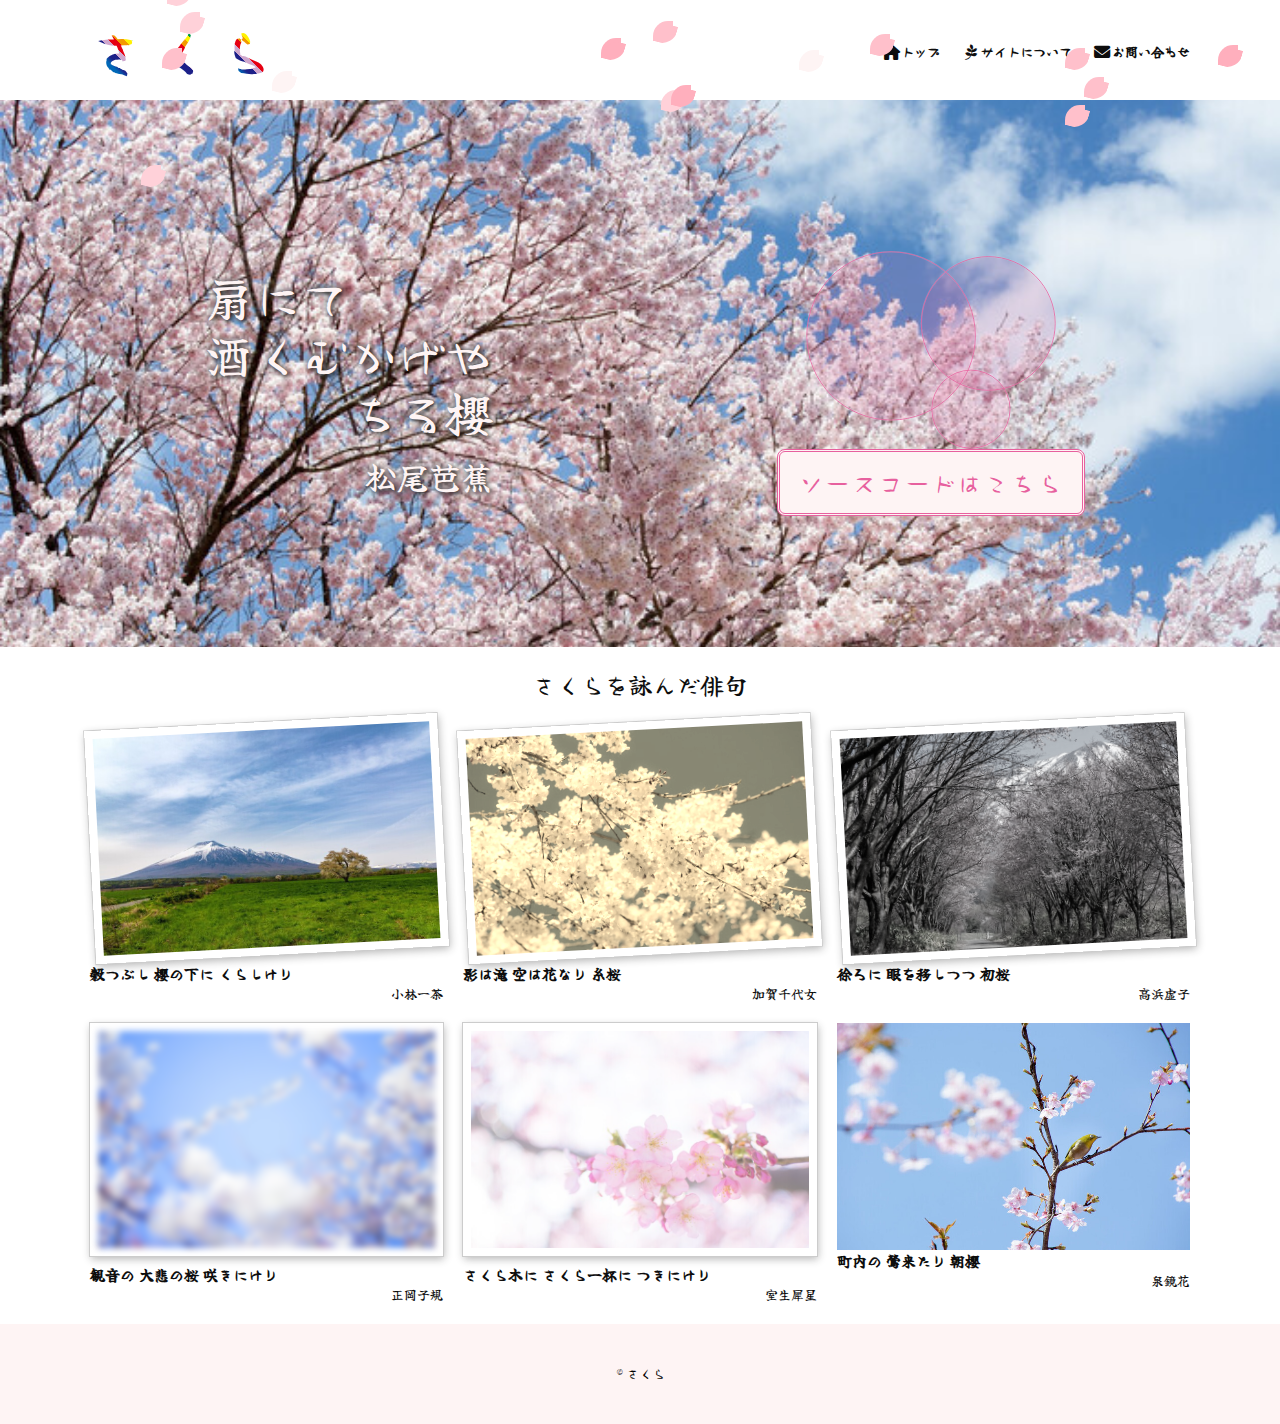
==== index.html @ 6f694a1b "first commit" ====
<!DOCTYPE html>
<html lang="ja">
  <!-- サイトに関する設定事項を記述します -->
  <head>
    <!-- 文字コードの指定 -->
    <meta charset="utf-8">

    <!-- ページのタイトル -->
    <title>桜吹雪</title>

    <!-- ビューポート(視点)の指定 -->
    <meta name="viewport" content="width=device-width">

    <!-- ファビコンとアップルタッチアイコンの指定 -->
    <!-- https://ao-system.net/favicongenerator/ -->
    <link rel="icon" href="images/favicon.ico" type="image/ico">
    <link rel="apple-touch-icon" href="images/apple-touch-icon-180x180.png" type="image/png" sizes="180x180">

    <!-- 検索時に表示される、ウェブサイトの要約文 約80文字-->
    <meta name="description" content="桜吹雪では、日本人の心、桜に因んだ名句をご紹介いたします。">

    <!-- Google Fonts -->
    <link rel="preconnect" href="https://fonts.googleapis.com">
    <link rel="preconnect" href="https://fonts.gstatic.com" crossorigin>
    <link href="https://fonts.googleapis.com/css2?family=Yuji+Boku&display=swap" rel="stylesheet">

    <!-- Font Awesome -->
    <link rel="stylesheet" href="https://cdnjs.cloudflare.com/ajax/libs/font-awesome/6.1.1/css/all.min.css">

    <!-- 自分で作ったスタイルシート -->
    <link rel="stylesheet" href="stylesheets/master.css">
  </head>

  <!-- 表示したい内容・出し物・コンテンツを記述します -->
  <body>
    <!-- ヘッダー(サイト名) -->
    <header>
      <a href="index.html">さくら</a>
    </header>

    <!-- ナビゲーションメニュー -->
    <nav>
      <ul>
        <!-- fa-lgは1.33倍、la-2xは2倍の大きさ、fa-fwは横に少し間隔が空く -->
        <!-- 2021年最新版、Font Awesome アイコンの使い方と便利な機能のまとめ -->
        <!-- https://coliss.com/articles/build-websites/operation/work/font-awesome-guide-and-useful-tricks.html -->
        <li><a href="index.html"><i class="fa-solid fa-house fa-lg fa-fw"></i>トップ</a></li>
        <li><a href="#"><i class="fa-brands fa-pagelines fa-lg fa-fw"></i>サイトについて</a></li>
        <li><a href="#"><i class="fa-solid fa-envelope fa-lg fa-fw"></i>お問い合わせ</a></li>
      </ul>
    </nav>

    <!-- ヒーローイメージ -->
    <figure class="hero">
      <!-- 写真の出典は ぱくたそ https://www.pakutaso.com/ より-->
      <img src="images/sakura.jpg" alt="青空と咲き誇る小彼岸桜">
    </figure>

    <!-- タイトル(キャッチフレーズ) -->
    <h1>
      <span class="lefted text">扇にて</span>
      <span class="centered text">酒くむかげや</span>
      <span class="righted text">ちる櫻</span>

      <span class="righted text">
        <a href="https://ja.wikipedia.org/wiki/松尾芭蕉">松尾芭蕉</a>
      </span>
    </h1>


    <!-- 装飾画像とソースコードへのリンクボタン -->
    <p>
      <img src="images/circle.svg" alt=""><br>
      <a href="https://github.com/Atelier-Mirai/sakura-fubuki"
         class="simple button">
        <span>ソースコードはこちら</span>
      </a>
    </p>

    <!-- 俳句の紹介 -->
    <section>
      <h2>さくらを詠んだ俳句</h2>

      <article>
        <a href="https://ja.wikipedia.org/wiki/小林一茶">
          <figure class="rotate-3 frame">
            <img src="images/ipponzakura.jpg" alt="">
          </figure>
          <h3>穀つぶし 櫻の下に くらしけり</h3>
          <p class="righted small text">小林一茶</p>
        </a>
      </article>

      <article>
        <a href="https://ja.wikipedia.org/wiki/加賀千代女">
          <figure class="sepia rotate-3 frame">
            <img src="images/aozora_to_sakura.jpg" alt="">
          </figure>
          <h3>影は滝 空は花なり 糸桜</h3>
          <p class="righted small text">加賀千代女</p>
        </a>
      </article>

      <article>
        <a href="https://ja.wikipedia.org/wiki/高浜虚子">
          <figure class="monochrome rotate-3 frame">
            <img src="images/yamazakura.jpg" alt="">
          </figure>
          <h3>徐ろに 眼を移しつつ 初桜</h3>
          <p class="righted small text">高浜虚子</p>
        </a>
      </article>

      <article>
        <a href="https://ja.wikipedia.org/wiki/正岡子規">
          <figure class="blur frame">
            <img src="images/sakura_tabidachi.jpg" alt="">
          </figure>
          <h3>観音の 大悲の桜 咲きにけり</h3>
          <p class="righted small text">正岡子規</p>
        </a>
      </article>

      <article>
        <a href="https://ja.wikipedia.org/wiki/室生犀星">
          <figure class="opacity frame">
            <img src="images/mizuho_sakura.jpg" alt="">
          </figure>
          <h3>さくら木に さくら一杯に つきにけり</h3>
          <p class="righted small text">室生犀星</p>
        </a>
      </article>

      <article>
        <a href="https://ja.wikipedia.org/wiki/泉鏡花">
          <figure>
            <img src="images/sakura_mejiro.jpg" alt="">
          </figure>
          <h3>町内の 鶯来たり 朝櫻</h3>
          <p class="righted small text">泉鏡花</p>
        </a>
      </article>
    </section>

    <!-- フッター -->
    <footer>
      <div>
        <p>&copy; さくら</p>
      </div>
    </footer>

    <!-- 桜吹雪の効果の為のスタイルシートを読み込む -->
    <link rel="stylesheet" href="sakura.css">
    <!-- 桜吹雪の効果の為のJavaScriptを読み込む -->
    <script src="sakura.js"></script>
  </body>
</html>
---- stylesheets/master.css ----
/*=============================================================================
  個々のスタイルシートを読み込み束ねる
=============================================================================*/

/* 日本の伝統色 和の色
-----------------------------------------------------------------------------*/
@import "_colors.css";

/* リセットCSS
-----------------------------------------------------------------------------*/
@import "_reset.css";

/* 全体の配置
-----------------------------------------------------------------------------*/
@import "_body.css";

/* ヘッダー
-----------------------------------------------------------------------------*/
@import "_header.css";

/* ナビゲーションメニュー
-----------------------------------------------------------------------------*/
@import "_navigation.css";

/* ヒーローイメージ
-----------------------------------------------------------------------------*/
@import "_hero.css";

/* キャッチフレーズ
-----------------------------------------------------------------------------*/
@import "_catch.css";

/* ボタン
-----------------------------------------------------------------------------*/
@import "_button.css";

/* 記事一覧
-----------------------------------------------------------------------------*/
@import "_haiku.css";

/* フッター
-----------------------------------------------------------------------------*/
@import "_footer.css";

/* テキストの配置
-----------------------------------------------------------------------------*/
@import "_text.css";

/* 写真の枠とその効果
-----------------------------------------------------------------------------*/
@import "_frame.css";
---- sakura.css ----
html, body {
  overflow-x: hidden;
  overflow-x: clip;
  position: relative;
}

.hana {
  position: absolute;
  height: 0;
  width: 0;
  border: 10px solid transparent;
  border-radius: 15px;
  border-top-right-radius: 0;
  border-bottom-left-radius: 0;
}

.hana::after {
  content: "";
  display: block;
  position: absolute;
  top: -7px;
  left: -7px;
  height: 0;
  width: 0;
  border: 10px solid transparent;
  border-radius: 15px;
  border-top-right-radius: 0;
  border-bottom-left-radius: 0;
  transform: rotate(15deg);
}

.t1, .t1::after { border-color: #fef4f4; }
.t2, .t2::after { border-color: #ffd1d9; }
.t3, .t3::after { border-color: #ffc0cb; }
.t4, .t4::after { border-color: #ffc0cb; }
.t5, .t5::after { border-color: #ffafbd; }

.a1 { -webkit-animation: a1 12s infinite; }
.a2 { -webkit-animation: a2 10s infinite; }
.a3 { -webkit-animation: a3  9s infinite; }
.a4 { -webkit-animation: a4  9s infinite; }
.a5 { -webkit-animation: a5  8s infinite; }

@-webkit-keyframes a1 {
  from {
    -webkit-transform: rotate(0deg) scale(.9);
  }
  50% {
    -webkit-transform: rotate(270deg) scale(.9);
  }
  to {
    -webkit-transform: rotate(1deg) scale(.9);
  }
}

@-webkit-keyframes a2 {
  from {
    -webkit-transform: rotate(-90deg) scale(.8);
  }
  50% {
    -webkit-transform: rotate(-360deg) scale(.8);
  }
  to {
    -webkit-transform: rotate(-89deg) scale(.8);
  }
}

@-webkit-keyframes a3 {
  from {
    -webkit-transform: rotate(30deg) scale(.7);
  }
  50% {
    -webkit-transform: rotate(300deg) scale(.7);
  }
  to {
    -webkit-transform: rotate(29deg) scale(.7);
  }
}

@-webkit-keyframes a4 {
  from {
    -webkit-transform: rotate(-120deg) scale(.6);
  }
  50% {
    -webkit-transform: rotate(-390deg) scale(.6);
  }
  to {
    -webkit-transform: rotate(-119deg) scale(.6);
  }
}

@-webkit-keyframes a5 {
  from {
    -webkit-transform: rotate(60deg) scale(.5);
  }
  50% {
    -webkit-transform: rotate(330deg) scale(.5);
  }
  to {
    -webkit-transform: rotate(59deg) scale(.5);
  }
}
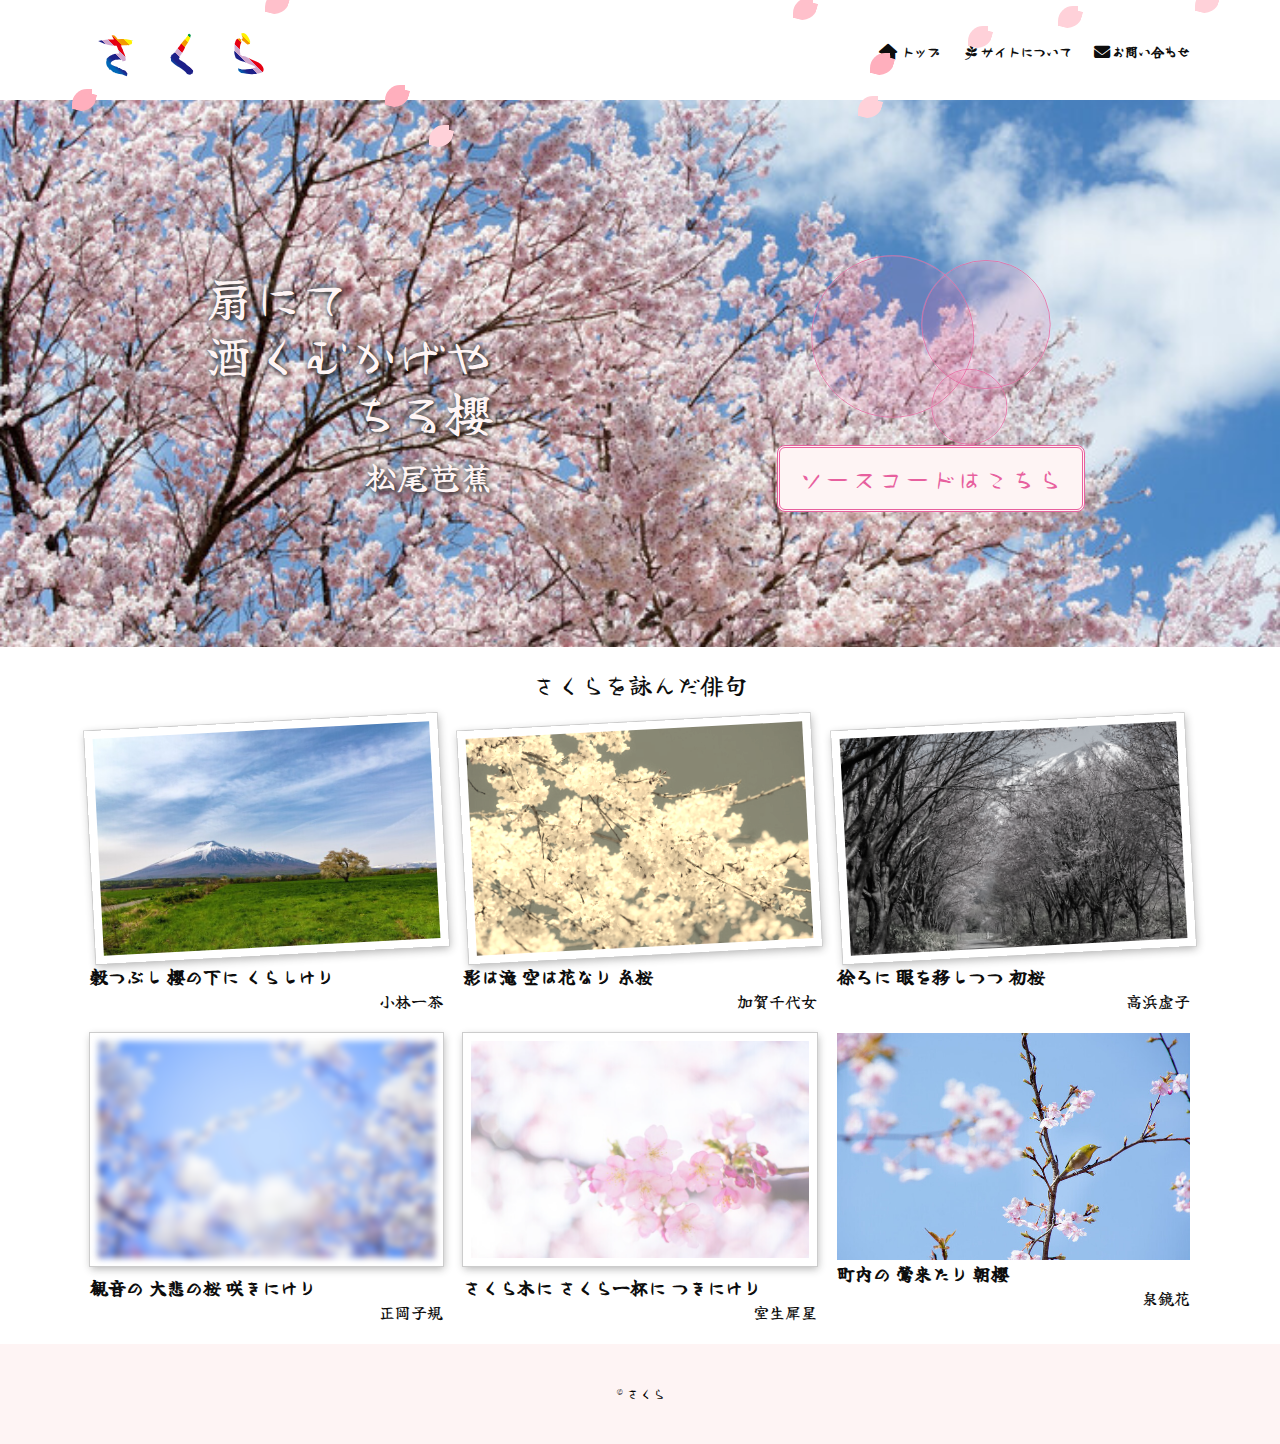
==== commit 7f02fc54: "説明書き記述前" ====
--- a/index.html
+++ b/index.html
@@ -8,26 +8,33 @@
     <!-- ページのタイトル -->
     <title>桜吹雪</title>
 
-    <!-- ビューポート(視点)の指定 -->
+    <!-- ビューポート(視点)の指定をすると、
+    iPhone でも きれいに見せることができる -->
     <meta name="viewport" content="width=device-width">
 
-    <!-- ファビコンとアップルタッチアイコンの指定 -->
-    <!-- https://ao-system.net/favicongenerator/ -->
+    <!-- ファビコンとアップルタッチアイコンの指定をする -->
+    <!-- https://ao-system.net/favicongenerator/ で作成できる-->
     <link rel="icon" href="images/favicon.ico" type="image/ico">
-    <link rel="apple-touch-icon" href="images/apple-touch-icon-180x180.png" type="image/png" sizes="180x180">
+    <link rel="apple-touch-icon"
+          href="images/apple-touch-icon-180x180.png"
+          type="image/png"
+          sizes="180x180">
 
-    <!-- 検索時に表示される、ウェブサイトの要約文 約80文字-->
-    <meta name="description" content="桜吹雪では、日本人の心、桜に因んだ名句をご紹介いたします。">
+    <!-- 検索時に表示されるウェブサイトの要約文(約80文字)を書く -->
+    <meta name="description"
+          content="日本人の心、桜に因んだ俳句をご紹介いたします。">
 
-    <!-- Google Fonts -->
+    <!-- Google Fonts 書道家・片岡祐二の手書き文字書体を使う -->
     <link rel="preconnect" href="https://fonts.googleapis.com">
-    <link rel="preconnect" href="https://fonts.gstatic.com" crossorigin>
-    <link href="https://fonts.googleapis.com/css2?family=Yuji+Boku&display=swap" rel="stylesheet">
+    <link rel="preconnect" href="https://fonts.gstatic.com">
+    <link rel="stylesheet"
+          href="https://fonts.googleapis.com/css2?family=Yuji+Boku&display=swap" >
 
-    <!-- Font Awesome -->
-    <link rel="stylesheet" href="https://cdnjs.cloudflare.com/ajax/libs/font-awesome/6.1.1/css/all.min.css">
+    <!-- アイコンフォントで有名な Font Awesome を使う -->
+    <link rel="stylesheet"
+          href="https://cdnjs.cloudflare.com/ajax/libs/font-awesome/6.1.1/css/all.min.css">
 
-    <!-- 自分で作ったスタイルシート -->
+    <!-- 自分で作ったスタイルシートを読み込む -->
     <link rel="stylesheet" href="stylesheets/master.css">
   </head>
 
@@ -41,22 +48,30 @@
     <!-- ナビゲーションメニュー -->
     <nav>
       <ul>
+        <!-- Font Awesome アイコンの使い方と便利な機能のまとめ -->
+        <!-- https://coliss.com/articles/build-websites/operation/work/font-awesome-guide-and-useful-tricks.html -->
         <!-- fa-lgは1.33倍、la-2xは2倍の大きさ、fa-fwは横に少し間隔が空く -->
-        <!-- 2021年最新版、Font Awesome アイコンの使い方と便利な機能のまとめ -->
-        <!-- https://coliss.com/articles/build-websites/operation/work/font-awesome-guide-and-useful-tricks.html -->
-        <li><a href="index.html"><i class="fa-solid fa-house fa-lg fa-fw"></i>トップ</a></li>
+        <!-- それぞれのメニューの前に、アイコンフォントを入れて彩る -->
+        <li>
+          <a href="index.html">
+            <i class="fa-solid fa-house fa-lg fa-fw"></i>
+            トップ
+          </a>
+        </li>
+        <!-- 改行せずに一行に続けて書いても、同じように表示される -->
         <li><a href="#"><i class="fa-brands fa-pagelines fa-lg fa-fw"></i>サイトについて</a></li>
         <li><a href="#"><i class="fa-solid fa-envelope fa-lg fa-fw"></i>お問い合わせ</a></li>
       </ul>
     </nav>
 
-    <!-- ヒーローイメージ -->
+    <!-- ヒーローイメージ（サイトを印象づける大きな画像） -->
     <figure class="hero">
-      <!-- 写真の出典は ぱくたそ https://www.pakutaso.com/ より-->
+      <!-- 写真の出典は ぱくたそ https://www.pakutaso.com/ より -->
       <img src="images/sakura.jpg" alt="青空と咲き誇る小彼岸桜">
     </figure>
 
-    <!-- タイトル(キャッチフレーズ) -->
+    <!-- キャッチフレーズ（ここでは 俳聖 松尾芭蕉の名句を紹介）-->
+    <!-- h1 は 大見出し -->
     <h1>
       <span class="lefted text">扇にて</span>
       <span class="centered text">酒くむかげや</span>
@@ -70,7 +85,9 @@
 
     <!-- 装飾画像とソースコードへのリンクボタン -->
     <p>
+      <!-- 装飾画像 -->
       <img src="images/circle.svg" alt=""><br>
+      <!-- ソースコードへのリンクボタン -->
       <a href="https://github.com/Atelier-Mirai/sakura-fubuki"
          class="simple button">
         <span>ソースコードはこちら</span>
@@ -79,15 +96,21 @@
 
     <!-- 俳句の紹介 -->
     <section>
+      <!-- h2 は 中見出し -->
       <h2>さくらを詠んだ俳句</h2>
 
+      <!-- それぞれの俳句の紹介 -->
       <article>
+        <!-- ウィキペディアへのリンク -->
         <a href="https://ja.wikipedia.org/wiki/小林一茶">
+          <!-- 桜の写真を載せる -->
           <figure class="rotate-3 frame">
             <img src="images/ipponzakura.jpg" alt="">
           </figure>
+          <!-- h3 は小見出し -->
           <h3>穀つぶし 櫻の下に くらしけり</h3>
-          <p class="righted small text">小林一茶</p>
+          <!-- 詠んだ人の名前 -->
+          <p class="righted text">小林一茶</p>
         </a>
       </article>
 
@@ -97,7 +120,7 @@
             <img src="images/aozora_to_sakura.jpg" alt="">
           </figure>
           <h3>影は滝 空は花なり 糸桜</h3>
-          <p class="righted small text">加賀千代女</p>
+          <p class="righted text">加賀千代女</p>
         </a>
       </article>
 
@@ -107,7 +130,7 @@
             <img src="images/yamazakura.jpg" alt="">
           </figure>
           <h3>徐ろに 眼を移しつつ 初桜</h3>
-          <p class="righted small text">高浜虚子</p>
+          <p class="righted text">高浜虚子</p>
         </a>
       </article>
 
@@ -117,7 +140,7 @@
             <img src="images/sakura_tabidachi.jpg" alt="">
           </figure>
           <h3>観音の 大悲の桜 咲きにけり</h3>
-          <p class="righted small text">正岡子規</p>
+          <p class="righted text">正岡子規</p>
         </a>
       </article>
 
@@ -127,7 +150,7 @@
             <img src="images/mizuho_sakura.jpg" alt="">
           </figure>
           <h3>さくら木に さくら一杯に つきにけり</h3>
-          <p class="righted small text">室生犀星</p>
+          <p class="righted text">室生犀星</p>
         </a>
       </article>
 
@@ -137,15 +160,15 @@
             <img src="images/sakura_mejiro.jpg" alt="">
           </figure>
           <h3>町内の 鶯来たり 朝櫻</h3>
-          <p class="righted small text">泉鏡花</p>
+          <p class="righted text">泉鏡花</p>
         </a>
       </article>
     </section>
 
-    <!-- フッター -->
+    <!-- フッター（著作権や連絡先など） -->
     <footer>
       <div>
-        <p>&copy; さくら</p>
+        <p>© さくら</p>
       </div>
     </footer>
 
--- a/stylesheets/master.css
+++ b/stylesheets/master.css
@@ -1,51 +1,53 @@
-/*=============================================================================
-  個々のスタイルシートを読み込み束ねる
-=============================================================================*/
+/*=====================================================================
+  部品別にスタイルシートを記述しておき、
+  個々のスタイルシートを読み込むようにすると、
+  管理がしやすくお勧めです。
+=====================================================================*/
 
-/* 日本の伝統色 和の色
------------------------------------------------------------------------------*/
+/* 日本の伝統色 和の色十二食
+---------------------------------------------------------------------*/
 @import "_colors.css";
 
 /* リセットCSS
------------------------------------------------------------------------------*/
+---------------------------------------------------------------------*/
 @import "_reset.css";
 
 /* 全体の配置
------------------------------------------------------------------------------*/
+---------------------------------------------------------------------*/
 @import "_body.css";
 
 /* ヘッダー
------------------------------------------------------------------------------*/
+---------------------------------------------------------------------*/
 @import "_header.css";
 
 /* ナビゲーションメニュー
------------------------------------------------------------------------------*/
+---------------------------------------------------------------------*/
 @import "_navigation.css";
 
 /* ヒーローイメージ
------------------------------------------------------------------------------*/
+---------------------------------------------------------------------*/
 @import "_hero.css";
 
-/* キャッチフレーズ
------------------------------------------------------------------------------*/
+/* キャッチフレーズ ＆ 装飾画像とソースコードへのリンクボタン
+---------------------------------------------------------------------*/
 @import "_catch.css";
 
 /* ボタン
------------------------------------------------------------------------------*/
+---------------------------------------------------------------------*/
 @import "_button.css";
 
-/* 記事一覧
------------------------------------------------------------------------------*/
+/* 俳句の紹介
+---------------------------------------------------------------------*/
 @import "_haiku.css";
 
 /* フッター
------------------------------------------------------------------------------*/
+---------------------------------------------------------------------*/
 @import "_footer.css";
 
-/* テキストの配置
------------------------------------------------------------------------------*/
+/* 文字の配置
+---------------------------------------------------------------------*/
 @import "_text.css";
 
 /* 写真の枠とその効果
------------------------------------------------------------------------------*/
+---------------------------------------------------------------------*/
 @import "_frame.css";
